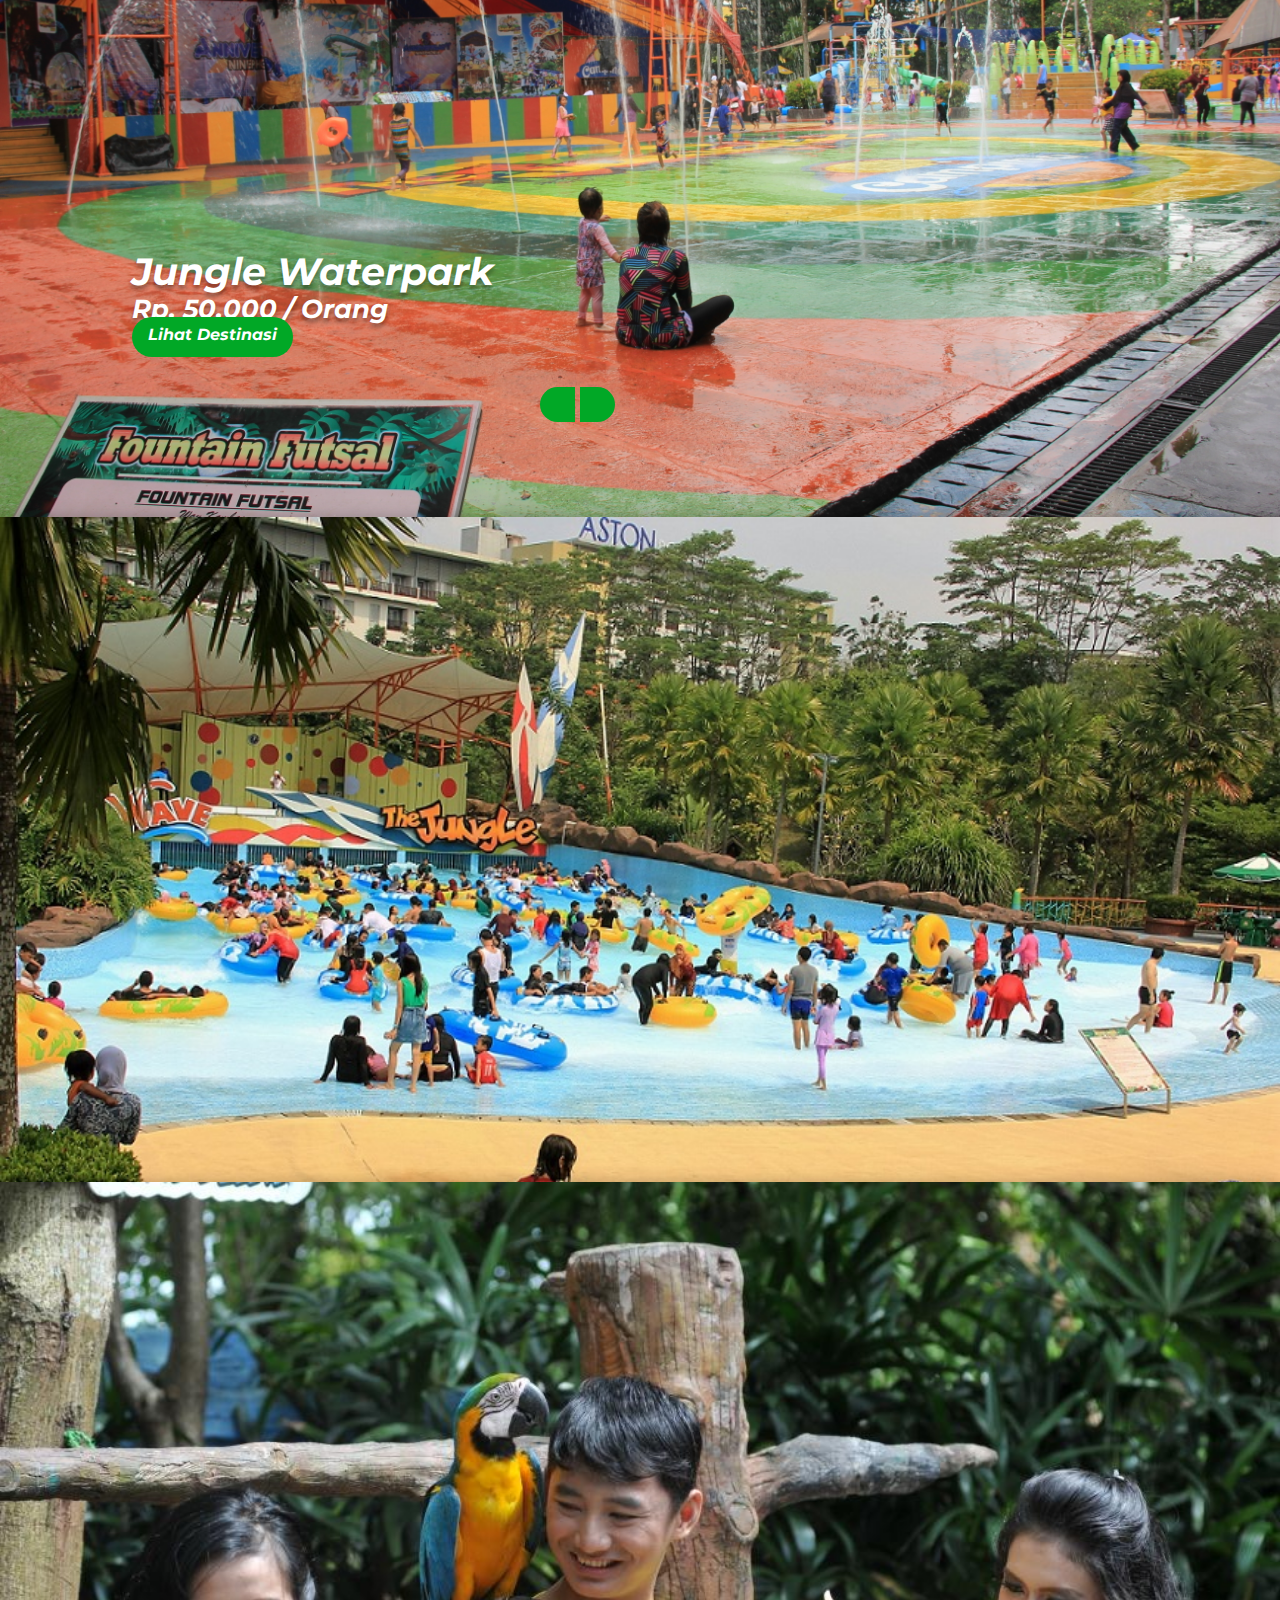
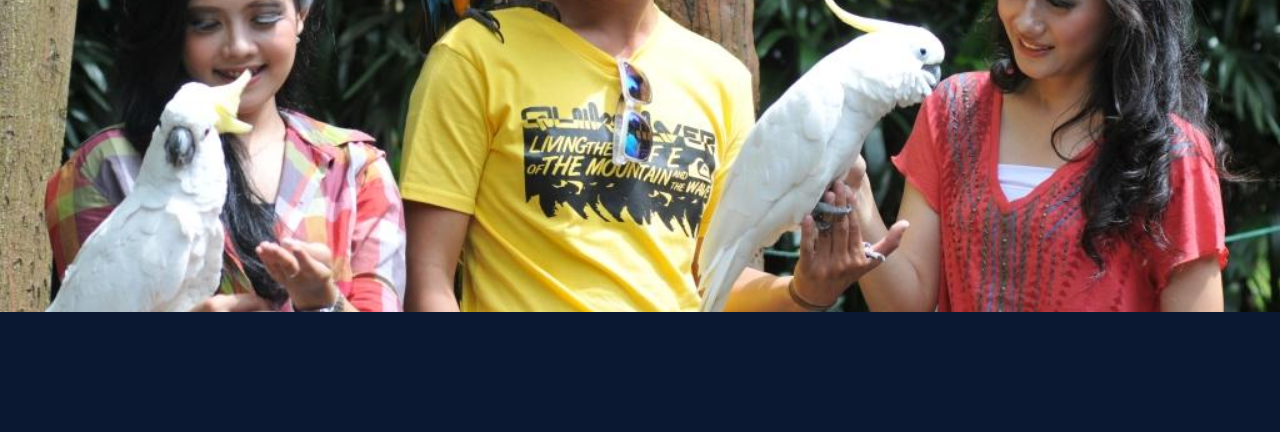
==== index.html @ d7eb314a "Adding Main Files" ====
<!DOCTYPE html>
<html lang="en">

<head>
<!-- Required meta tags -->
    <meta charset="utf-8">
    <meta name="viewport" content="width=device-width, initial-scale=1">
    <meta name="author" content="AuroraLeafa">

    <!-- Bootstrap CSS also Fontawesome -->
    <link href="https://cdn.jsdelivr.net/npm/bootstrap@5.1.3/dist/css/bootstrap.min.css" rel="stylesheet" integrity="sha384-1BmE4kWBq78iYhFldvKuhfTAU6auU8tT94WrHftjDbrCEXSU1oBoqyl2QvZ6jIW3" crossorigin="anonymous">
    <link rel="stylesheet" href="https://use.fontawesome.com/releases/v5.15.4/css/all.css" integrity="sha384-DyZ88mC6Up2uqS4h/KRgHuoeGwBcD4Ng9SiP4dIRy0EXTlnuz47vAwmeGwVChigm" crossorigin="anonymous">

  <!-- Bootstrap Icons -->
    <link rel="stylesheet" href="https://cdn.jsdelivr.net/npm/bootstrap-icons@1.3.0/font/bootstrap-icons.css" />

    <!-- My Font -->
    <link href="https://fonts.googleapis.com/css2?family=Montserrat&display=swap" rel="stylesheet">
    <link href='https://fonts.googleapis.com/css?family=Montserrat' rel='stylesheet'>
    <link rel="preconnect" href="https://fonts.gstatic.com">
    <link rel="preconnect" href="https://fonts.googleapis.com">

    <!-- My CSS -->
    <link rel="stylesheet" href="./style.css">
    <title>TravelinAja</title>
</head>

<body>
<!-- Navigation -->
  <nav class="navbar navbar-dark shadow-5-strong fixed-top" id="navbar">
    <div class="container">
      <div class="judul">
        <a class="navbar-brand" href="#">TRAVELINAJA</a>
      </div>
      <div onclick="location.href='./tentang.html';" style="cursor: pointer;" class="rect">
        <div class="aboutus nav">
          <p>Tentang Kami</p>
        </div>
      </div>
    </div>
  </nav>

<!-- Header -->
  <header id="home">
    <img  src="./img/Jungle.jfif" alt="Jungle" class="img-fluid">
      <div class="container">
        <div class="header-title">
            <h2>Jungle Waterpark</h2>
            <p>Rp. 50.000 / Orang</p>
            <div onclick="location.href='https://thejungleadventure.com/home';" style="cursor: pointer;" class="rect1">
              <a href="https://thejungleadventure.com/home">Lihat Destinasi</a>
          </div>
        </div>
      
        <div>
          <div onclick="location.href='./Lokasi1.html';" style="cursor: pointer;" class="arrowleft "> 
              <i class="fas fa-arrow-left lokasi"></i>
          </div>
          <div onclick="location.href='./Lokasi4.html';" style="cursor: pointer;" class="arrowright">
            <i class="fas fa-arrow-right lokasi"></i>
          </div>
        </div>
      </div>
  </header>
  

<!-- Card left -->
<section class="tombol">

</section>

<!-- Card left -->
<div class="cardleft">
  <div class="container col-xxl-8 px-4 py-5 ">
    <div class="row flex-lg-row-reverse align-items-center g-5 py-5">
      <div class="col-10 col-sm-8 col-lg-6">
        <img src="./img/Jungle2.jfif" class="d-block mx-lg-auto img-fluid loc" alt="Bootstrap Themes" loading="lazy">
      </div>
      
      <div class="col-lg-6 text">
        <h1 class="display-5 fw-bold lh-1 mb-3">Temukan Banyak Wahana Menarik di The Jungle</h1>
        <p class="lead">Quickly design and customize responsive mobile-first sites with Bootstrap, the world’s most popular front-end open source toolkit, featuring Sass variables and mixins, responsive grid system, extensive prebuilt components, and powerful JavaScript plugins.</p>
        <div class="d-grid gap-2 d-md-flex justify-content-md-start">
        </div>
      </div>
    </div>
  </div>
</div>

<!-- Card Right-->
<div class="cardright">
  <div class="container col-xxl-8 px-4 py-5">
    <div class="row flex-lg-row align-items-center g-5 py-5">
      <div class="col-10 col-sm-8 col-lg-6">
        <img src="./img/Jungle3.jfif" class="d-block mx-lg-auto img-fluid loc" alt="Bootstrap Themes" loading="lazy">
      </div>

      <div class="col-lg-6 text">
        <h1 class="display-5 fw-bold lh-1 mb-3">The Jungle WaterPark tidak Hanya Tentang Air!</h1>
        <p class="lead">Banyak wahana non-air yang dapat kalian temukan di Waterpark ini, seperti BirdPark ataupun Cinema 4D, juga ada JungleLand yang berlokasi tidak terlalu jauh dari waterpark!</p>
        <div class="d-grid gap-2 d-md-flex justify-content-md-start">
        </div>
      </div>
    </div>
  </div>
</div>

<!-- Footer -->
<footer class="footer mt-auto py-3">
  <div class="container">
    <span class="text">Made With <i class="bi bi-heart-fill text-danger"></i> By TravelinAjaTeam</span>
  </div>
</footer>

<script src="script.js"></script>
<script src="https://cdn.jsdelivr.net/npm/bootstrap@5.1.3/dist/js/bootstrap.bundle.min.js" integrity="sha384-ka7Sk0Gln4gmtz2MlQnikT1wXgYsOg+OMhuP+IlRH9sENBO0LRn5q+8nbTov4+1p" crossorigin="anonymous"></script>
</body>
</html>
---- style.css ----
* {
    margin: 0;
    padding: 0;
    box-sizing: border-box;
    font-family: 'Montserrat', sans-serif;
}

html, body {
  overflow-x: hidden;
  scroll-behavior: smooth;
}

body{
  position: relative;
  height: 1912px;
  background: #0A1931;
}

body::-webkit-scrollbar {
  width: 10px;
}
body::-webkit-scrollbar-thumb {
  background-color: #f1f1f1;
  border-radius: 50px;
}
body::-webkit-scrollbar-track {
  background-color: #0a1931;
}

.text{
  color:#FFF;
}

.container{
  margin:auto;
}

/* Mobile */
@media screen and (min-width: 992px) {
  .rounded-lg-3 { border-radius: .3rem; }
}

@media screen and (min-width: 768px) {
  .rounded-lg-3 { border-radius: .3rem; }
}

@media screen and (min-width: 576px) {
  .rounded-lg-3 { border-radius: .3rem; }
}

.nav-active{
  background-color: #0A1931;
  box-shadow: 5px -1px 12px -5px;
}


/* Navigation */
nav {
    display: flex;
    position: fixed;
    height: 80px;
}

nav a:hover{
  color:yellow;
}

nav a, p {
  display: block;
  color: inherit;
  font-size: 1em;
  text-decoration: inherit;
}

.aboutus > p{
  font-family: inherit;
  text-align: right;
  font-style: normal;
  font-weight: 500;
  font-size: 15px;
  z-index: 100;
  position: relative;
  top: 5px;
  left: 18px;
  font-size: 18px;
  color:#FFF;
}

.rect{
width: 161px;
height: 40px;
background: #01A826;
border-radius: 60px;
position: relative;
top: 0px;
}

.rect:hover{
  background-color:#007219;
}
.rect:active{
  top: 35px;
}

.judul > a{
      position: absolute;
      left: 32px;
      top: 15px;
      z-index: 100;
      font-style: italic;
      font-weight: bold;
      font-size: 2.3vw;
      line-height: 37px;
      /* identical to box height */
      color: #FFFFFF;
      text-shadow: 0px 4px 4px rgba(0, 0, 0, 0.45);
    }


/* Header */
header {
  position: relative;
}

img{
background-size: cover;
overflow: hidden;
position: relative;
width: 100%;
height: 100%;
margin-top: -270px;
}

.header-title {
  position: absolute;

  padding: 128px 32px;
  bottom: 0;
  top: 125px;
  left: 100px;
}

.header-title h2, .header-title p, .header-title a {
  color: #FFF;
  
  font-family: inherit;
  font-style: italic;
  font-weight: bold;
  text-align: left;
  text-decoration: inherit;
}

.header-title h2 {
  font-size: 3vw;
  line-height: 37px;
  text-shadow: 0px 4px 4px rgba(0, 0, 0, 0.35);
}

.header-title p {
  font-size: 2vw;
  line-height: 37px;
  text-shadow: 0px 4px 4px rgba(0, 0, 0, 0.35);
}

.header-title > a {
  font-size: 15px;
  line-height: 18px;
  color:#FFF;
}

.rect1{
  text-decoration: none;
  text-align: center;
  line-height: 2.2;
  width: 161px;
  height: 40px;
  background: #01A826;
  border-radius: 60px;
  z-index: 100;
  position: relative;
  top: -10px;
  }

.rect1:hover{
    background-color:#007219;
  }
.rect1:active{
    top: -5px;
  }

.rect1 a{
    text-align: center;
  }

.panah{
  align-items: flex-end;
  justify-content: center;
}

.arrowleft{
  position: relative;
  width: 35px;
  height: 34.99px;
  top: -200px;
  left: 540px;
  background: #01A826;
  border-radius: 20px 0px 0px 20px;
  
  }
  .arrowleft:hover {
    transform: translateX(-10px);
  }

  .arrowright{
    position: relative;
    width: 35px;
    height: 34.99px;
    top: -235px;
    left: 580px;
    background: #01A826;
    border-radius: 0px 20px 20px 0px;
    }

    .arrowright:hover {
      transform: translateX(10px);
    }

/* Contents */
.loc{
  box-shadow: 0px 4px 18px rgba(0, 0, 0, 0.35);;
  top: 130px;
}

.lokasi{
  color:#FFF;
  position: relative;
  left: 10px;
  top: 5px;
}

.arrowright:hover{
  background-color:#007219;

}
.arrowleft:hover{
  background-color:#007219;
}

footer{
  text-align: center;
}
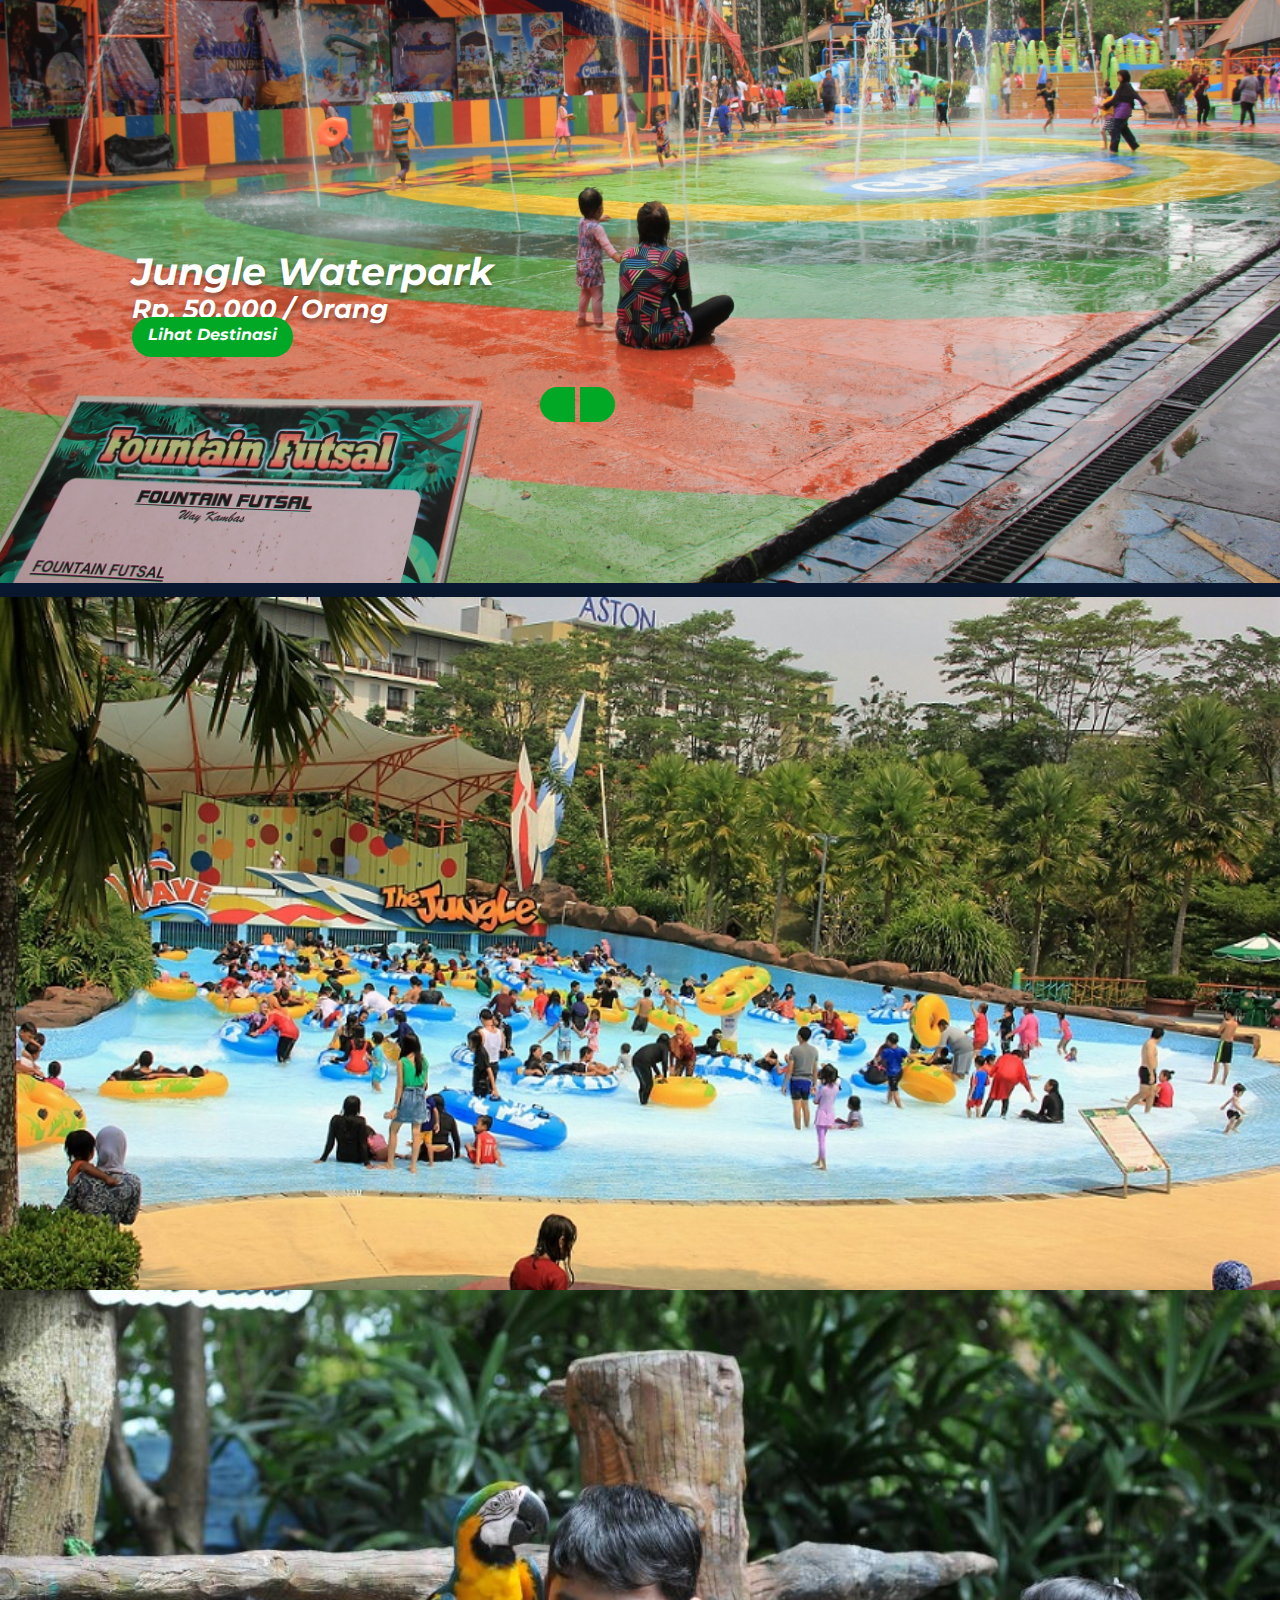
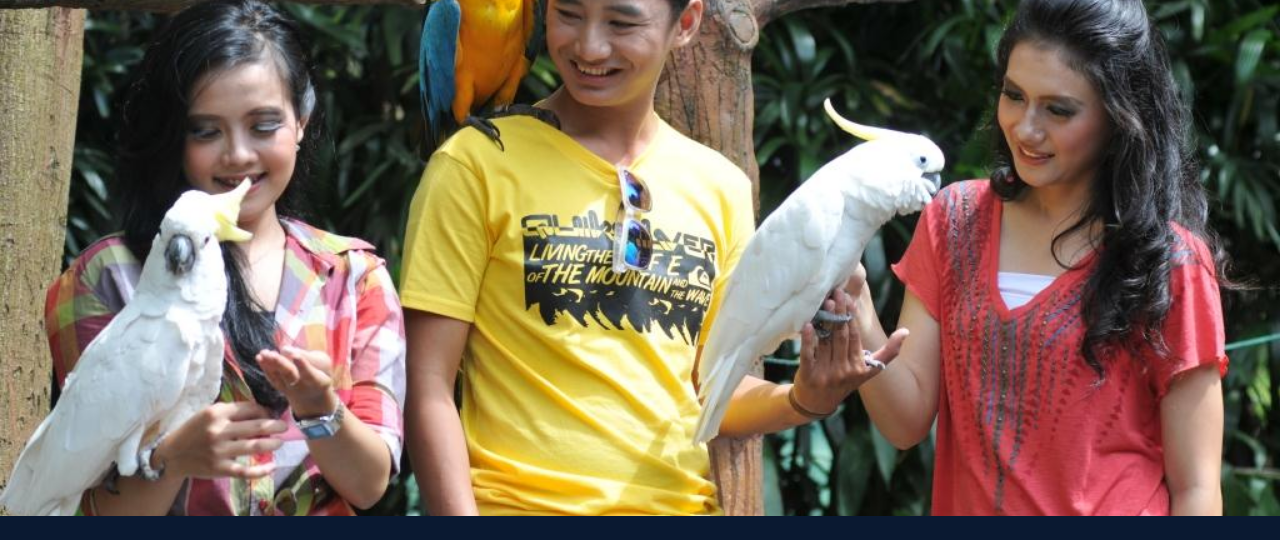
==== commit 15589d69: "Add some things" ====
--- a/index.html
+++ b/index.html
@@ -42,7 +42,7 @@
 
 <!-- Header -->
   <header id="home">
-    <img  src="./img/Jungle.jfif" alt="Jungle" class="img-fluid">
+    <img src="./img/Jungle.jfif" alt="Jungle" class="img-fluid">
       <div class="container">
         <div class="header-title">
             <h2>Jungle Waterpark</h2>
@@ -53,21 +53,27 @@
         </div>
       
         <div>
-          <div onclick="location.href='./Lokasi1.html';" style="cursor: pointer;" class="arrowleft "> 
+          <div onclick="location.href='./index.html';" style="cursor: pointer;" class="arrowleft "> 
               <i class="fas fa-arrow-left lokasi"></i>
           </div>
-          <div onclick="location.href='./Lokasi4.html';" style="cursor: pointer;" class="arrowright">
+          <div onclick="location.href='./Lokasi2.html';" style="cursor: pointer;" class="arrowright">
             <i class="fas fa-arrow-right lokasi"></i>
           </div>
         </div>
       </div>
   </header>
-  
+<!-- Content -->
 
-<!-- Card left -->
-<section class="tombol">
+<!-- Content Nav -->
+<div class="container">
+  <div onclick="location.href='./index.html';" style="cursor: pointer;" class="rect tombol1">
+    <p class="cont">Cek Hotel</p>
+  </div>
 
-</section>
+  <div onclick="location.href='./index.html';" style="cursor: pointer;" class="rect tombol2">
+    <p class="cont">Lokasi</p>
+  </div>
+</div>
 
 <!-- Card left -->
 <div class="cardleft">
@@ -79,7 +85,7 @@
       
       <div class="col-lg-6 text">
         <h1 class="display-5 fw-bold lh-1 mb-3">Temukan Banyak Wahana Menarik di The Jungle</h1>
-        <p class="lead">Quickly design and customize responsive mobile-first sites with Bootstrap, the world’s most popular front-end open source toolkit, featuring Sass variables and mixins, responsive grid system, extensive prebuilt components, and powerful JavaScript plugins.</p>
+        <p class="lead">Ada beberapa wahana menarik yang kami sajikan untuk anda. Salah satu wahana yang sering di jumpai yaitu wave pool seperti yang Anda lihat pada gambar di samping dan masih banyak lagi kiddy pool, Lazy river, Racer slide, kolam air hangat dan masih banyak lagi wahana yang menanti anda.</p>
         <div class="d-grid gap-2 d-md-flex justify-content-md-start">
         </div>
       </div>
@@ -105,14 +111,15 @@
   </div>
 </div>
 
+<script src="script.js"></script>
+<script src="https://cdn.jsdelivr.net/npm/bootstrap@5.1.3/dist/js/bootstrap.bundle.min.js" integrity="sha384-ka7Sk0Gln4gmtz2MlQnikT1wXgYsOg+OMhuP+IlRH9sENBO0LRn5q+8nbTov4+1p" crossorigin="anonymous"></script>
+</body>
+
 <!-- Footer -->
 <footer class="footer mt-auto py-3">
   <div class="container">
-    <span class="text">Made With <i class="bi bi-heart-fill text-danger"></i> By TravelinAjaTeam</span>
+    <span class="text">© 2021 TravelinAjaTeam. All rights reserved </span>
   </div>
 </footer>
 
-<script src="script.js"></script>
-<script src="https://cdn.jsdelivr.net/npm/bootstrap@5.1.3/dist/js/bootstrap.bundle.min.js" integrity="sha384-ka7Sk0Gln4gmtz2MlQnikT1wXgYsOg+OMhuP+IlRH9sENBO0LRn5q+8nbTov4+1p" crossorigin="anonymous"></script>
-</body>
-</html>+</html>
--- a/style.css
+++ b/style.css
@@ -12,7 +12,7 @@
 
 body{
   position: relative;
-  height: 1912px;
+  min-height: calc(100vh - 5rem);
   background: #0A1931;
 }
 
@@ -20,8 +20,8 @@
   width: 10px;
 }
 body::-webkit-scrollbar-thumb {
-  background-color: #f1f1f1;
-  border-radius: 50px;
+  background-color: #FFF;
+  border-radius: 100px;
 }
 body::-webkit-scrollbar-track {
   background-color: #0a1931;
@@ -46,11 +46,6 @@
 
 @media screen and (min-width: 576px) {
   .rounded-lg-3 { border-radius: .3rem; }
-}
-
-.nav-active{
-  background-color: #0A1931;
-  box-shadow: 5px -1px 12px -5px;
 }
 
 
@@ -67,9 +62,13 @@
 
 nav a, p {
   display: block;
-  color: inherit;
   font-size: 1em;
   text-decoration: inherit;
+}
+
+.nav-active{
+  background-color: #0A1931;
+  box-shadow: 5px -1px 12px -5px;
 }
 
 .aboutus > p{
@@ -99,7 +98,7 @@
   background-color:#007219;
 }
 .rect:active{
-  top: 35px;
+  top: 10px;
 }
 
 .judul > a{
@@ -133,7 +132,6 @@
 
 .header-title {
   position: absolute;
-
   padding: 128px 32px;
   bottom: 0;
   top: 125px;
@@ -184,6 +182,7 @@
 .rect1:hover{
     background-color:#007219;
   }
+
 .rect1:active{
     top: -5px;
   }
@@ -226,8 +225,30 @@
     }
 
 /* Contents */
+.tombol1{
+  
+  left: 600px;
+  top: 90px;
+}
+
+.cont{
+  text-align: center;
+  font-weight: 700;
+  font-size: 15px;
+  font-style: italic;
+  position: relative;
+  top: 9px;
+  color:#FFF;
+}
+
+.tombol2{
+  left:780px;
+  top: 50px;
+}
+
+
 .loc{
-  box-shadow: 0px 4px 18px rgba(0, 0, 0, 0.35);;
+  box-shadow: 0px 4px 18px rgba(0, 0, 0, 0.35);
   top: 130px;
 }
 
@@ -238,14 +259,15 @@
   top: 5px;
 }
 
-.arrowright:hover{
+.arrowright:hover, .arrowleft:hover{
   background-color:#007219;
-
-}
-.arrowleft:hover{
-  background-color:#007219;
+}
+
+.lead{
+  font-size: 18px;
+  font-weight: thin;
 }
 
 footer{
   text-align: center;
-}+}
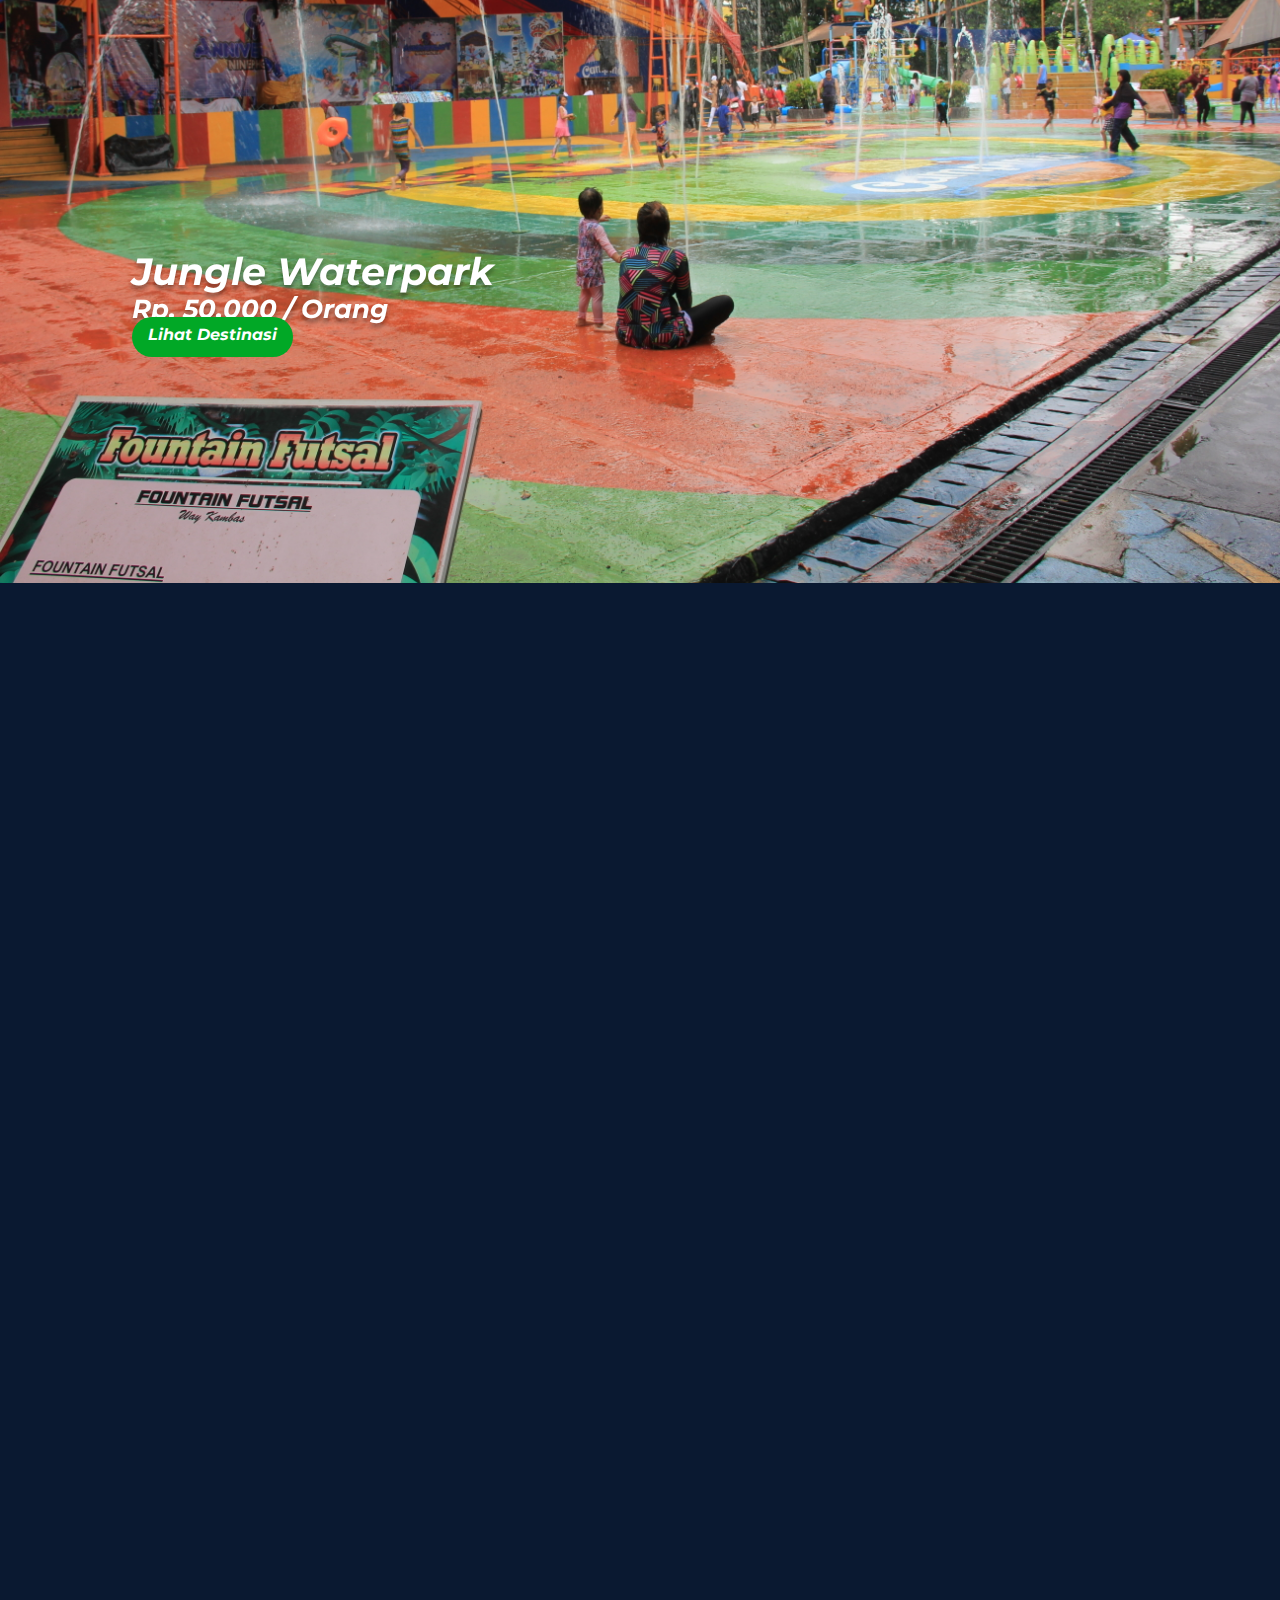
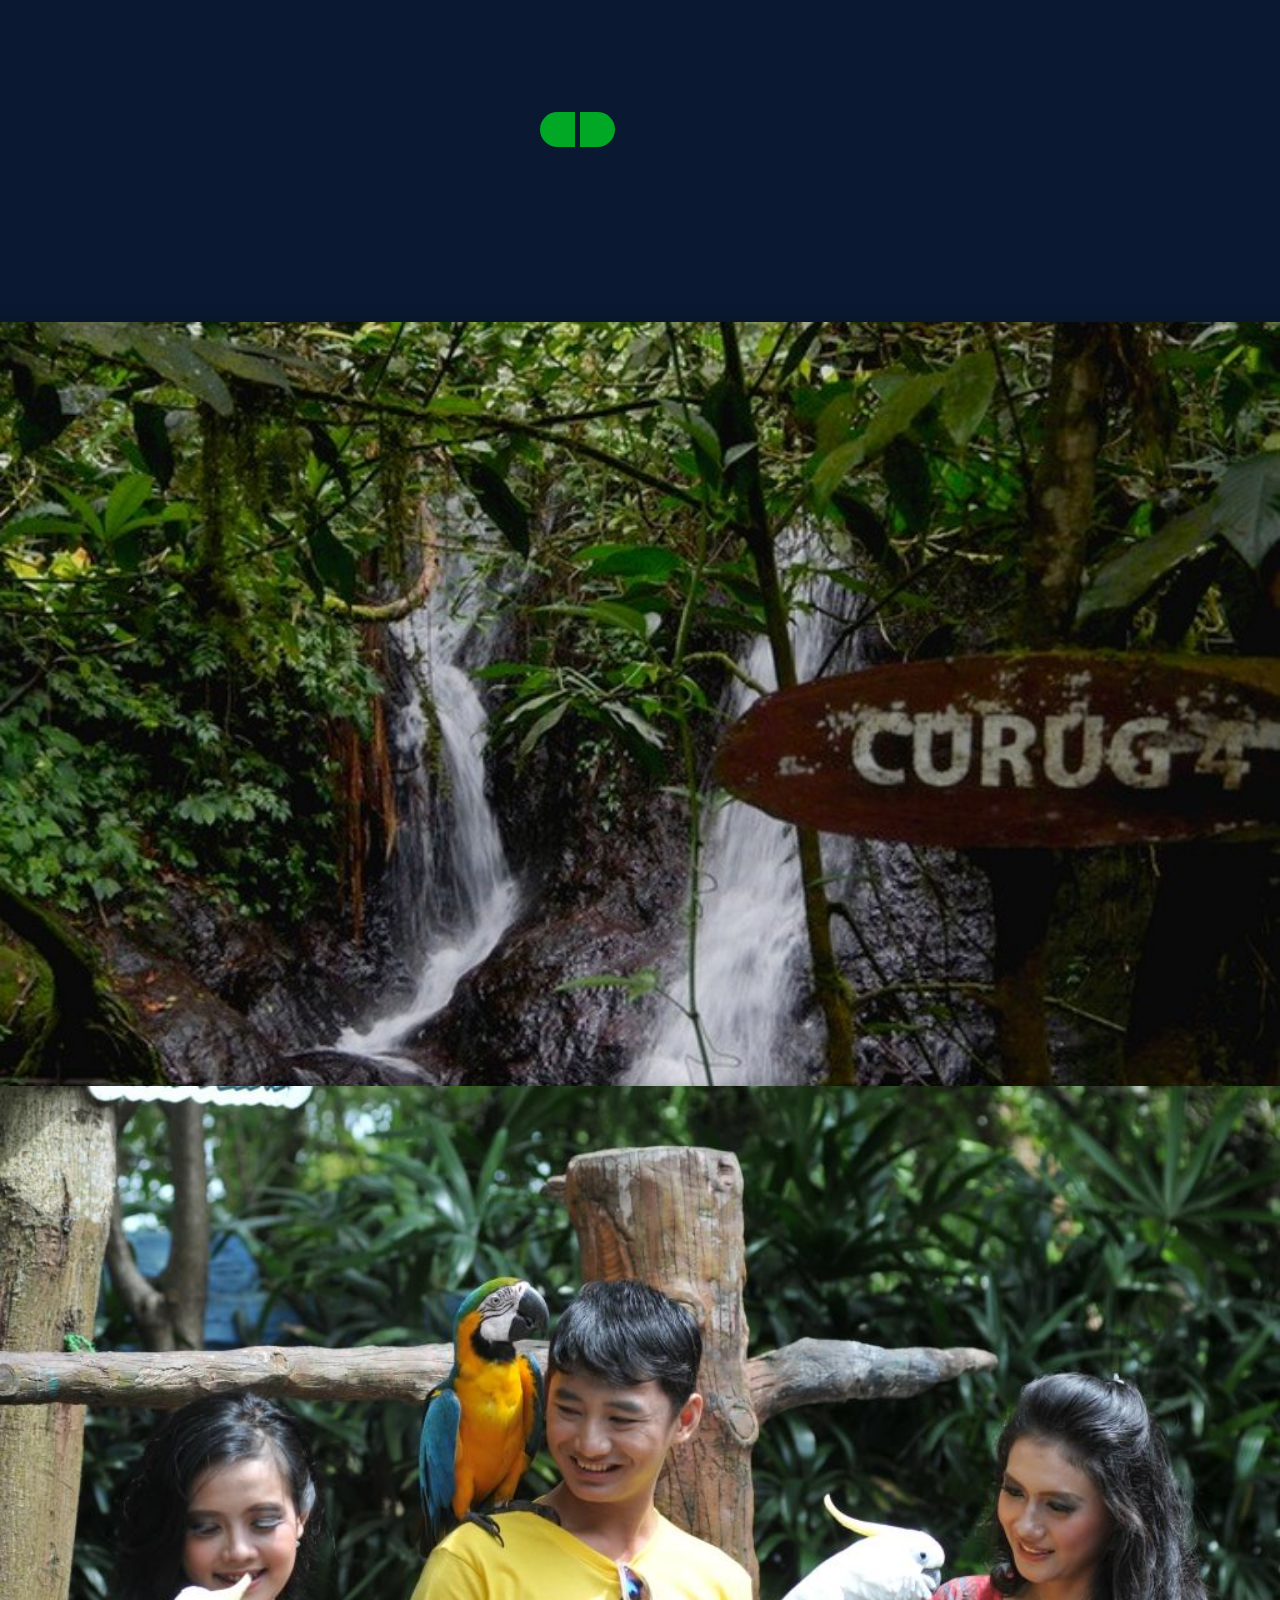
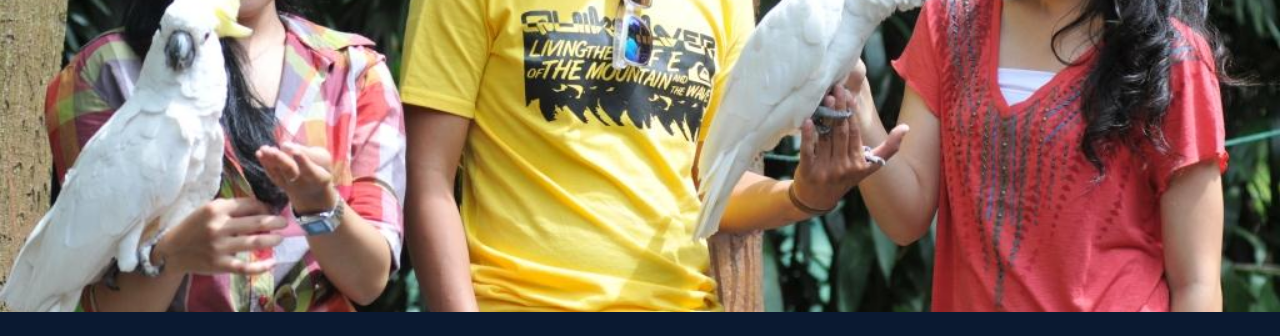
==== commit a63a27b9: "Fix some files" ====
--- a/index.html
+++ b/index.html
@@ -42,8 +42,10 @@
 
 <!-- Header -->
   <header id="home">
-    <img src="./img/Jungle.jfif" alt="Jungle" class="img-fluid">
-      <div class="container">
+    <div class="cover">
+      <img src="./img/Jungle.jfif" alt="Jungle" class="img-fluid">
+    </div>  
+    <div class="container">
         <div class="header-title">
             <h2>Jungle Waterpark</h2>
             <p>Rp. 50.000 / Orang</p>
@@ -56,7 +58,7 @@
           <div onclick="location.href='./index.html';" style="cursor: pointer;" class="arrowleft "> 
               <i class="fas fa-arrow-left lokasi"></i>
           </div>
-          <div onclick="location.href='./Lokasi2.html';" style="cursor: pointer;" class="arrowright">
+          <div onclick="location.href='./Lokasi1.html';" style="cursor: pointer;" class="arrowright">
             <i class="fas fa-arrow-right lokasi"></i>
           </div>
         </div>
@@ -66,11 +68,11 @@
 
 <!-- Content Nav -->
 <div class="container">
-  <div onclick="location.href='./index.html';" style="cursor: pointer;" class="rect tombol1">
+  <div onclick="location.href='#';" style="cursor: pointer;" class="rect2 tombol1">
     <p class="cont">Cek Hotel</p>
   </div>
 
-  <div onclick="location.href='./index.html';" style="cursor: pointer;" class="rect tombol2">
+  <div onclick="location.href='#';" style="cursor: pointer;" class="rect2 tombol2">
     <p class="cont">Lokasi</p>
   </div>
 </div>
@@ -80,7 +82,7 @@
   <div class="container col-xxl-8 px-4 py-5 ">
     <div class="row flex-lg-row-reverse align-items-center g-5 py-5">
       <div class="col-10 col-sm-8 col-lg-6">
-        <img src="./img/Jungle2.jfif" class="d-block mx-lg-auto img-fluid loc" alt="Bootstrap Themes" loading="lazy">
+        <img src="./img/Curug2.jpg" class="d-block mx-lg-auto img-fluid loc" alt="Bootstrap Themes" loading="lazy">
       </div>
       
       <div class="col-lg-6 text">
@@ -122,4 +124,4 @@
   </div>
 </footer>
 
-</html>
+</html>--- a/style.css
+++ b/style.css
@@ -11,6 +11,7 @@
 }
 
 body{
+  font-family: inherit;
   position: relative;
   min-height: calc(100vh - 5rem);
   background: #0A1931;
@@ -72,7 +73,6 @@
 }
 
 .aboutus > p{
-  font-family: inherit;
   text-align: right;
   font-style: normal;
   font-weight: 500;
@@ -100,6 +100,20 @@
 .rect:active{
   top: 10px;
 }
+
+.rect2{
+  width: 161px;
+  height: 40px;
+  background: #01A826;
+  border-radius: 60px;
+  position: relative;
+  top: 0px;
+  }
+
+  .rect2:hover{
+    background-color:#007219;
+  }
+
 
 .judul > a{
       position: absolute;
@@ -123,11 +137,15 @@
 
 img{
 background-size: cover;
-overflow: hidden;
 position: relative;
 width: 100%;
-height: 100%;
 margin-top: -270px;
+}
+
+.cover{
+  overflow: hidden;
+  height: 1912px;
+  width: 100%;
 }
 
 .header-title {
@@ -264,10 +282,11 @@
 }
 
 .lead{
+  text-align: justify;
   font-size: 18px;
   font-weight: thin;
 }
 
 footer{
   text-align: center;
-}
+}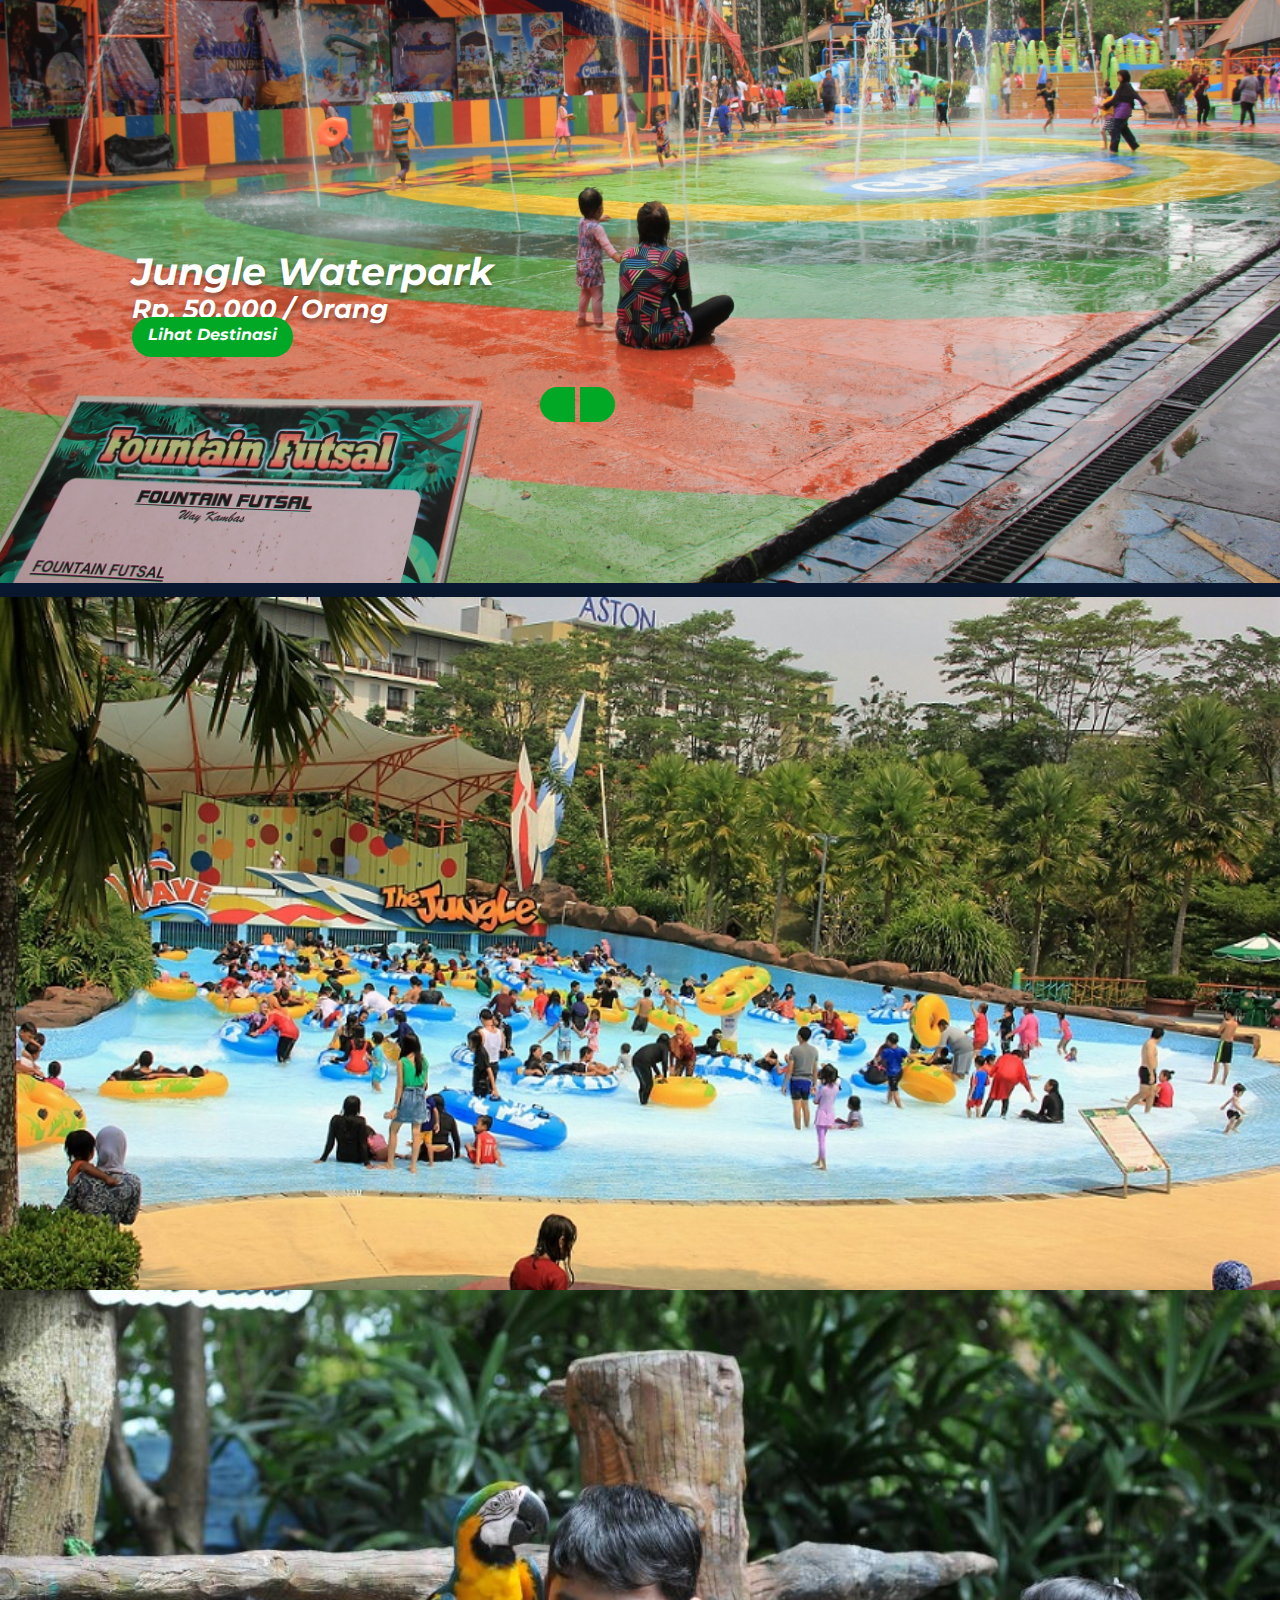
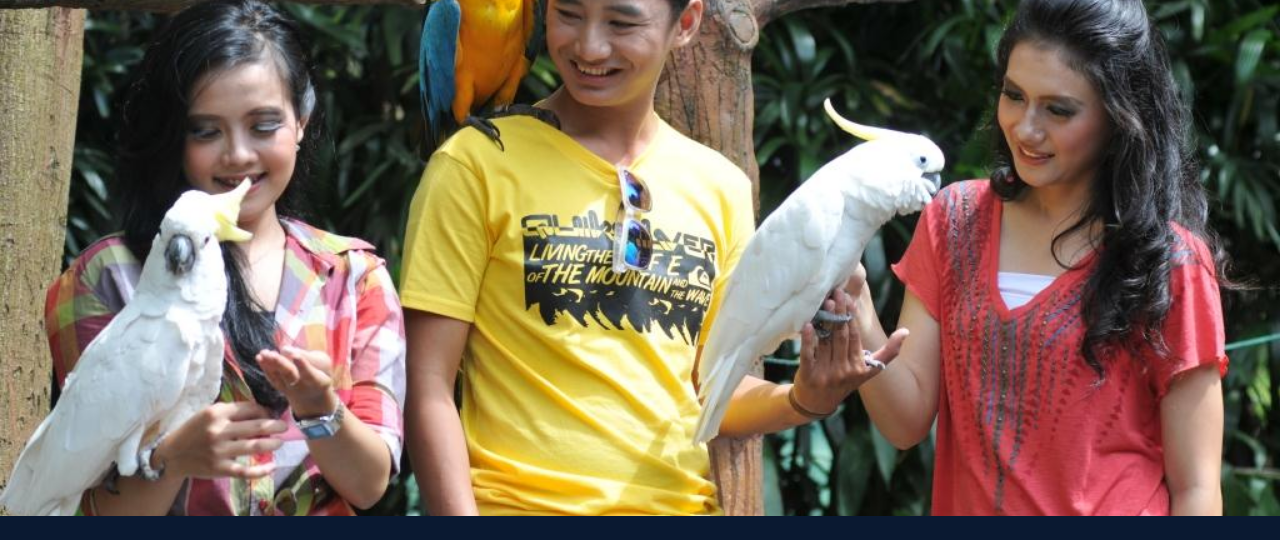
==== commit 49d44236: "Add: some contents" ====
--- a/index.html
+++ b/index.html
@@ -30,7 +30,7 @@
   <nav class="navbar navbar-dark shadow-5-strong fixed-top" id="navbar">
     <div class="container">
       <div class="judul">
-        <a class="navbar-brand" href="#">TRAVELINAJA</a>
+        <a class="navbar-brand warna" href="#">TRAVELINAJA</a>
       </div>
       <div onclick="location.href='./tentang.html';" style="cursor: pointer;" class="rect">
         <div class="aboutus nav">
@@ -42,12 +42,10 @@
 
 <!-- Header -->
   <header id="home">
-    <div class="cover">
-      <img src="./img/Jungle.jfif" alt="Jungle" class="img-fluid">
-    </div>  
-    <div class="container">
+    <img src="./img/Jungle.jfif" alt="Jungle" class="img-fluid">
+      <div class="container">
         <div class="header-title">
-            <h2>Jungle Waterpark</h2>
+            <h2 class="warna">Jungle Waterpark</h2>
             <p>Rp. 50.000 / Orang</p>
             <div onclick="location.href='https://thejungleadventure.com/home';" style="cursor: pointer;" class="rect1">
               <a href="https://thejungleadventure.com/home">Lihat Destinasi</a>
@@ -55,7 +53,7 @@
         </div>
       
         <div>
-          <div onclick="location.href='./index.html';" style="cursor: pointer;" class="arrowleft "> 
+          <div onclick="location.href='./Lokasi3.html';" style="cursor: pointer;" class="arrowleft "> 
               <i class="fas fa-arrow-left lokasi"></i>
           </div>
           <div onclick="location.href='./Lokasi1.html';" style="cursor: pointer;" class="arrowright">
@@ -68,11 +66,11 @@
 
 <!-- Content Nav -->
 <div class="container">
-  <div onclick="location.href='#';" style="cursor: pointer;" class="rect2 tombol1">
+  <div onclick="location.href='https://www.pegipegi.com/hotel/bogor/dekat-the-jungle-water-adventure-1750001171';" style="cursor: pointer;" class="rect2 tombol1">
     <p class="cont">Cek Hotel</p>
   </div>
 
-  <div onclick="location.href='#';" style="cursor: pointer;" class="rect2 tombol2">
+  <div onclick="location.href='https://g.page/thejunglewaterpark?share';" style="cursor: pointer;" class="rect2 tombol2">
     <p class="cont">Lokasi</p>
   </div>
 </div>
@@ -82,7 +80,7 @@
   <div class="container col-xxl-8 px-4 py-5 ">
     <div class="row flex-lg-row-reverse align-items-center g-5 py-5">
       <div class="col-10 col-sm-8 col-lg-6">
-        <img src="./img/Curug2.jpg" class="d-block mx-lg-auto img-fluid loc" alt="Bootstrap Themes" loading="lazy">
+        <img src="./img/Jungle2.jfif" class="d-block mx-lg-auto img-fluid loc" alt="Bootstrap Themes" loading="lazy">
       </div>
       
       <div class="col-lg-6 text">
@@ -120,7 +118,7 @@
 <!-- Footer -->
 <footer class="footer mt-auto py-3">
   <div class="container">
-    <span class="text">© 2021 TravelinAjaTeam. All rights reserved </span>
+    <span class="text">©2021 TravelinAjaTeam. All rights reserved </span>
   </div>
 </footer>
 
--- a/style.css
+++ b/style.css
@@ -57,7 +57,7 @@
     height: 80px;
 }
 
-nav a:hover{
+.warna:hover{
   color:yellow;
 }
 
@@ -137,15 +137,11 @@
 
 img{
 background-size: cover;
+overflow: hidden;
 position: relative;
 width: 100%;
+height: 100%;
 margin-top: -270px;
-}
-
-.cover{
-  overflow: hidden;
-  height: 1912px;
-  width: 100%;
 }
 
 .header-title {
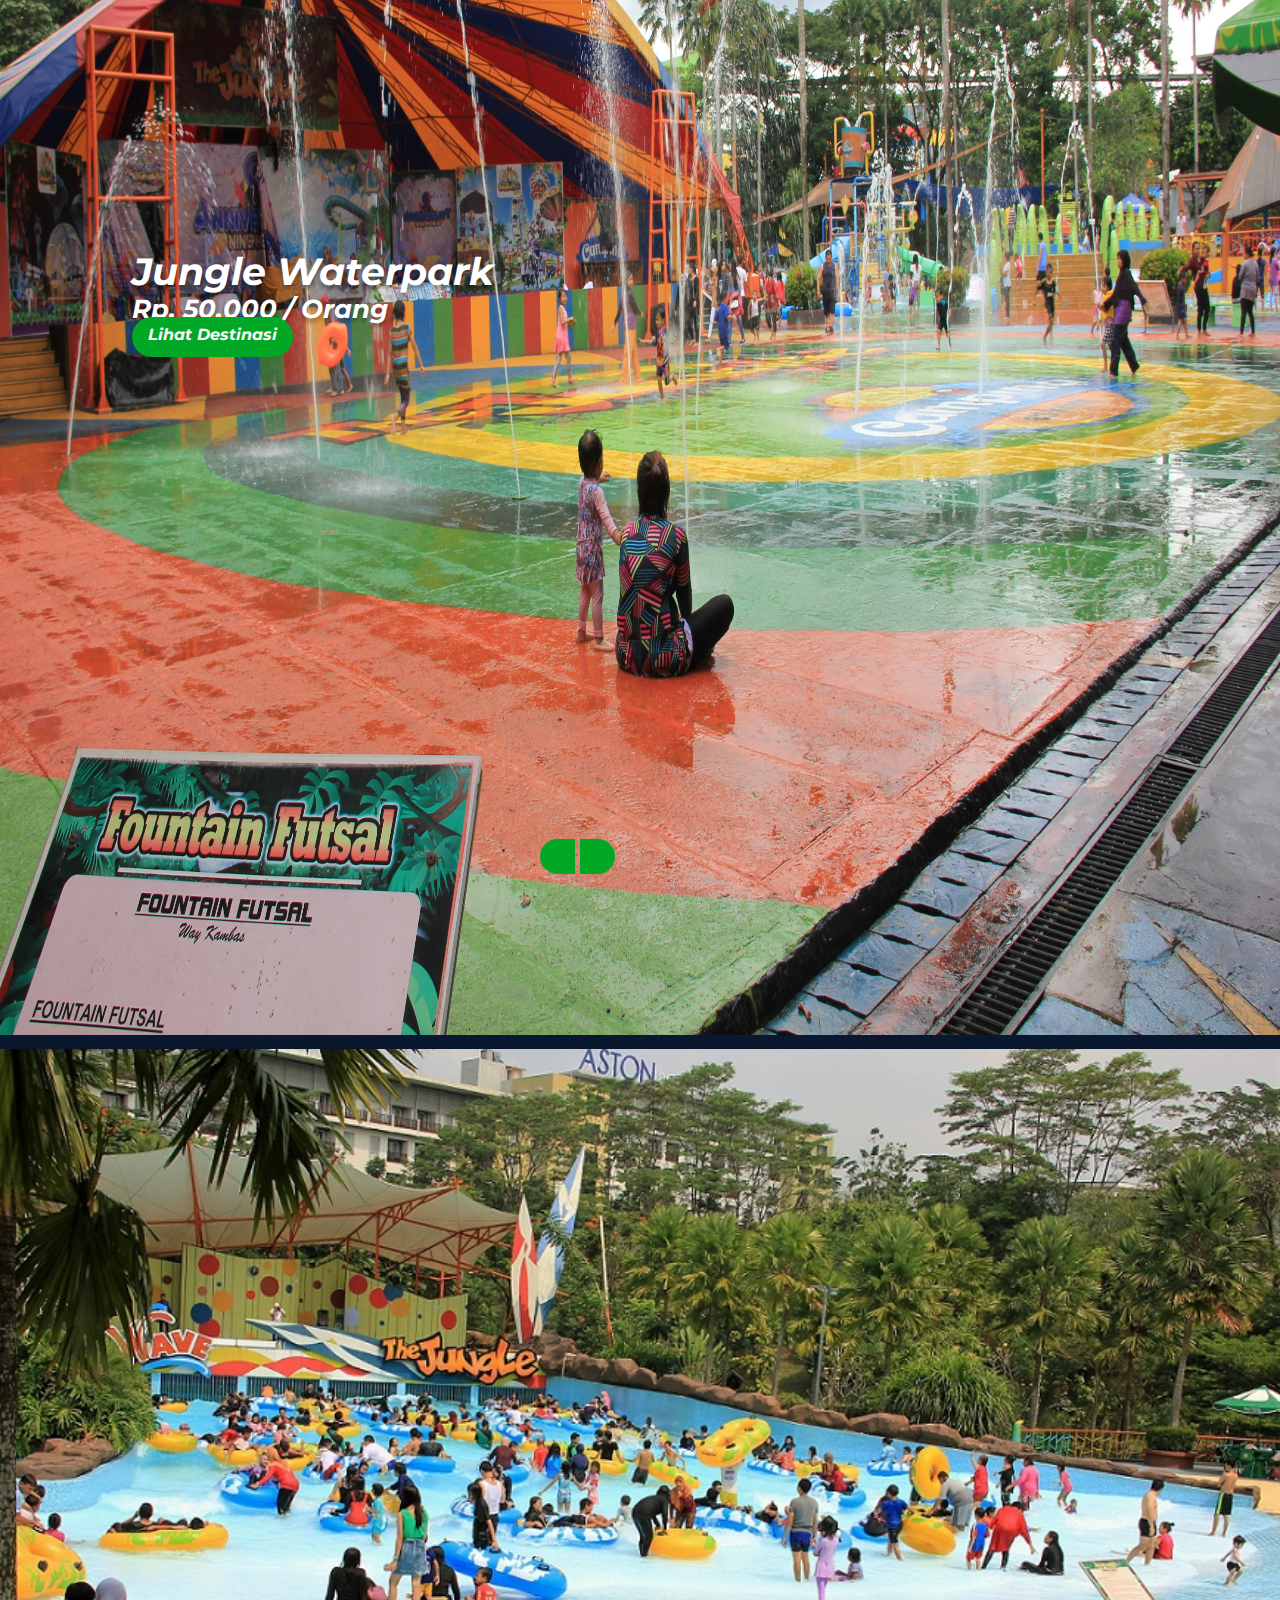
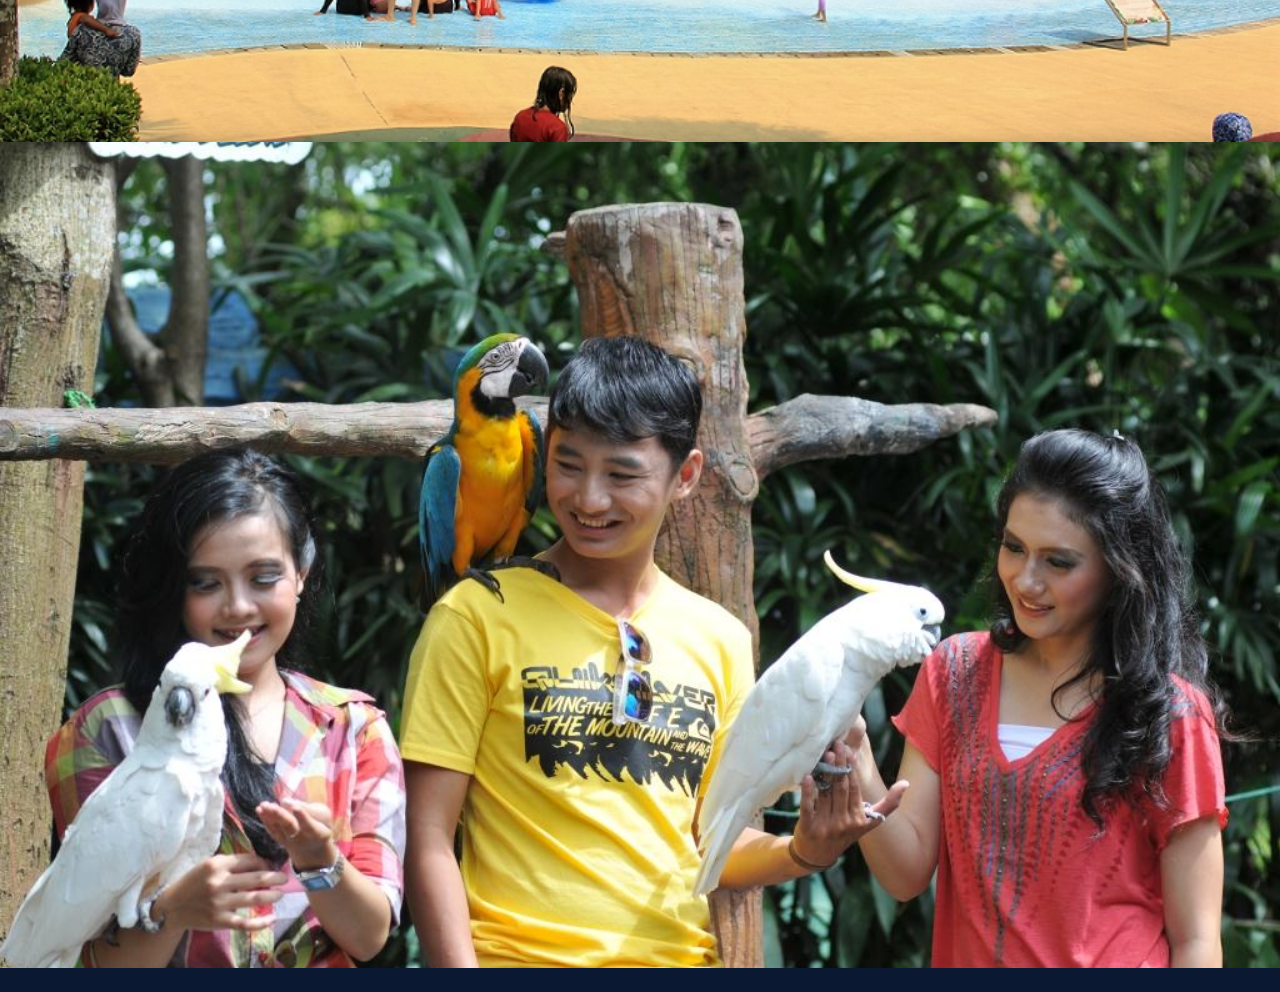
==== commit c4c7799f: "Fix: Errors" ====
--- a/index.html
+++ b/index.html
@@ -42,7 +42,7 @@
 
 <!-- Header -->
   <header id="home">
-    <img src="./img/Jungle.jfif" alt="Jungle" class="img-fluid">
+    <img src="./img/Jungle.jfif" alt="Jungle" style="height: 145vh; position: relative;" class="img-fluid">
       <div class="container">
         <div class="header-title">
             <h2 class="warna">Jungle Waterpark</h2>
@@ -122,4 +122,4 @@
   </div>
 </footer>
 
-</html>+</html>
